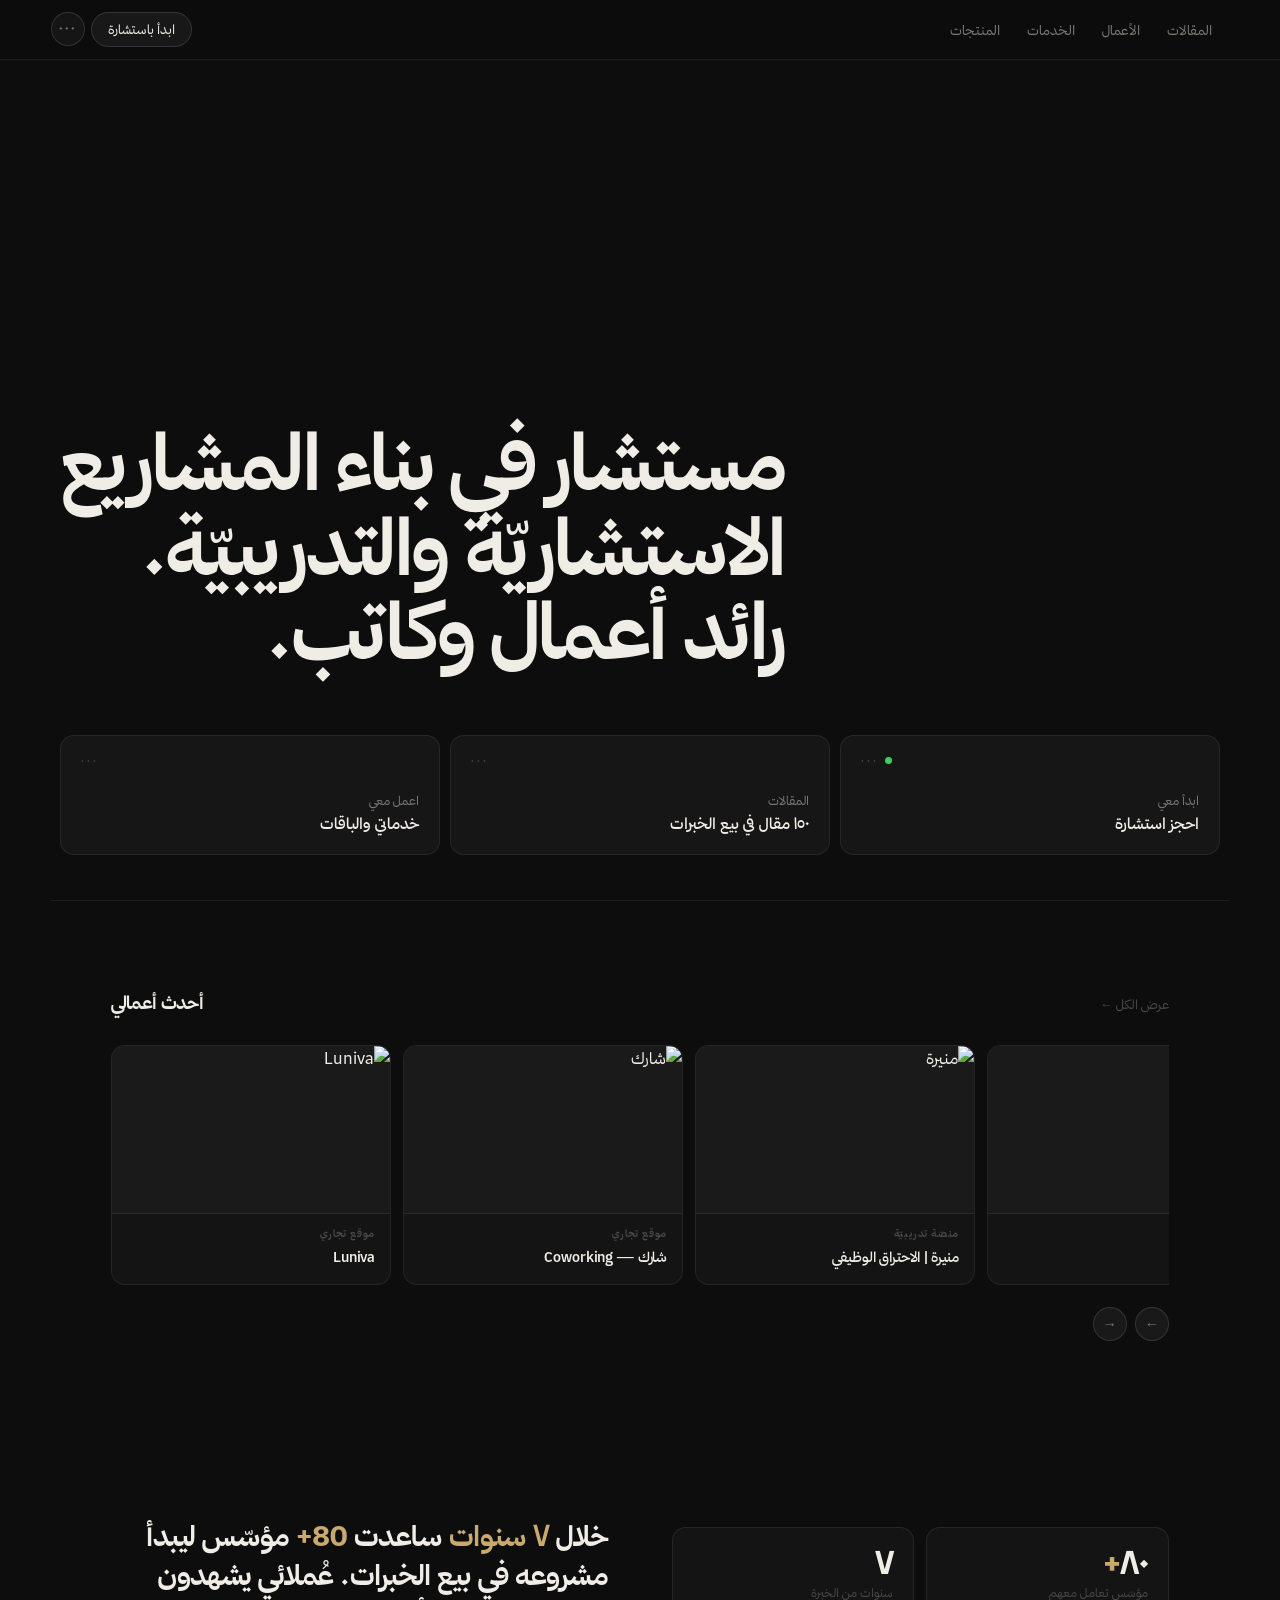
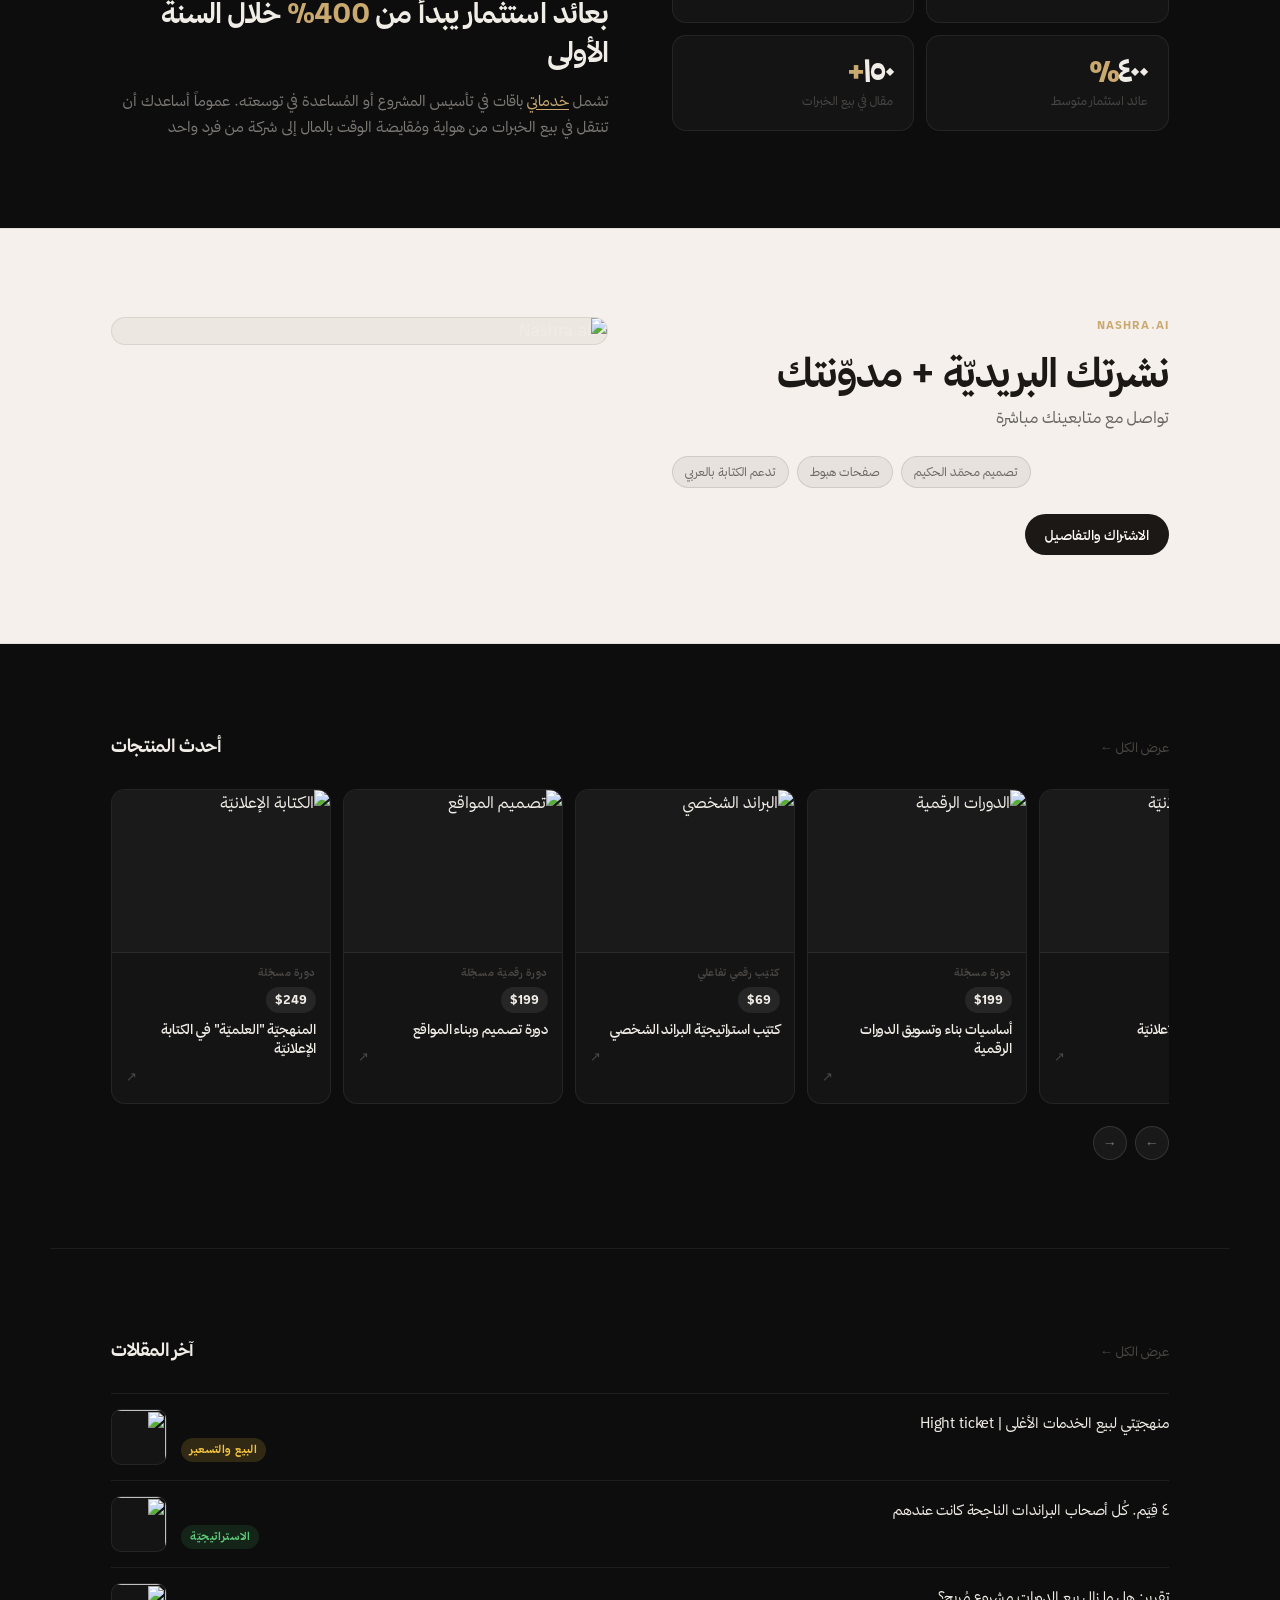
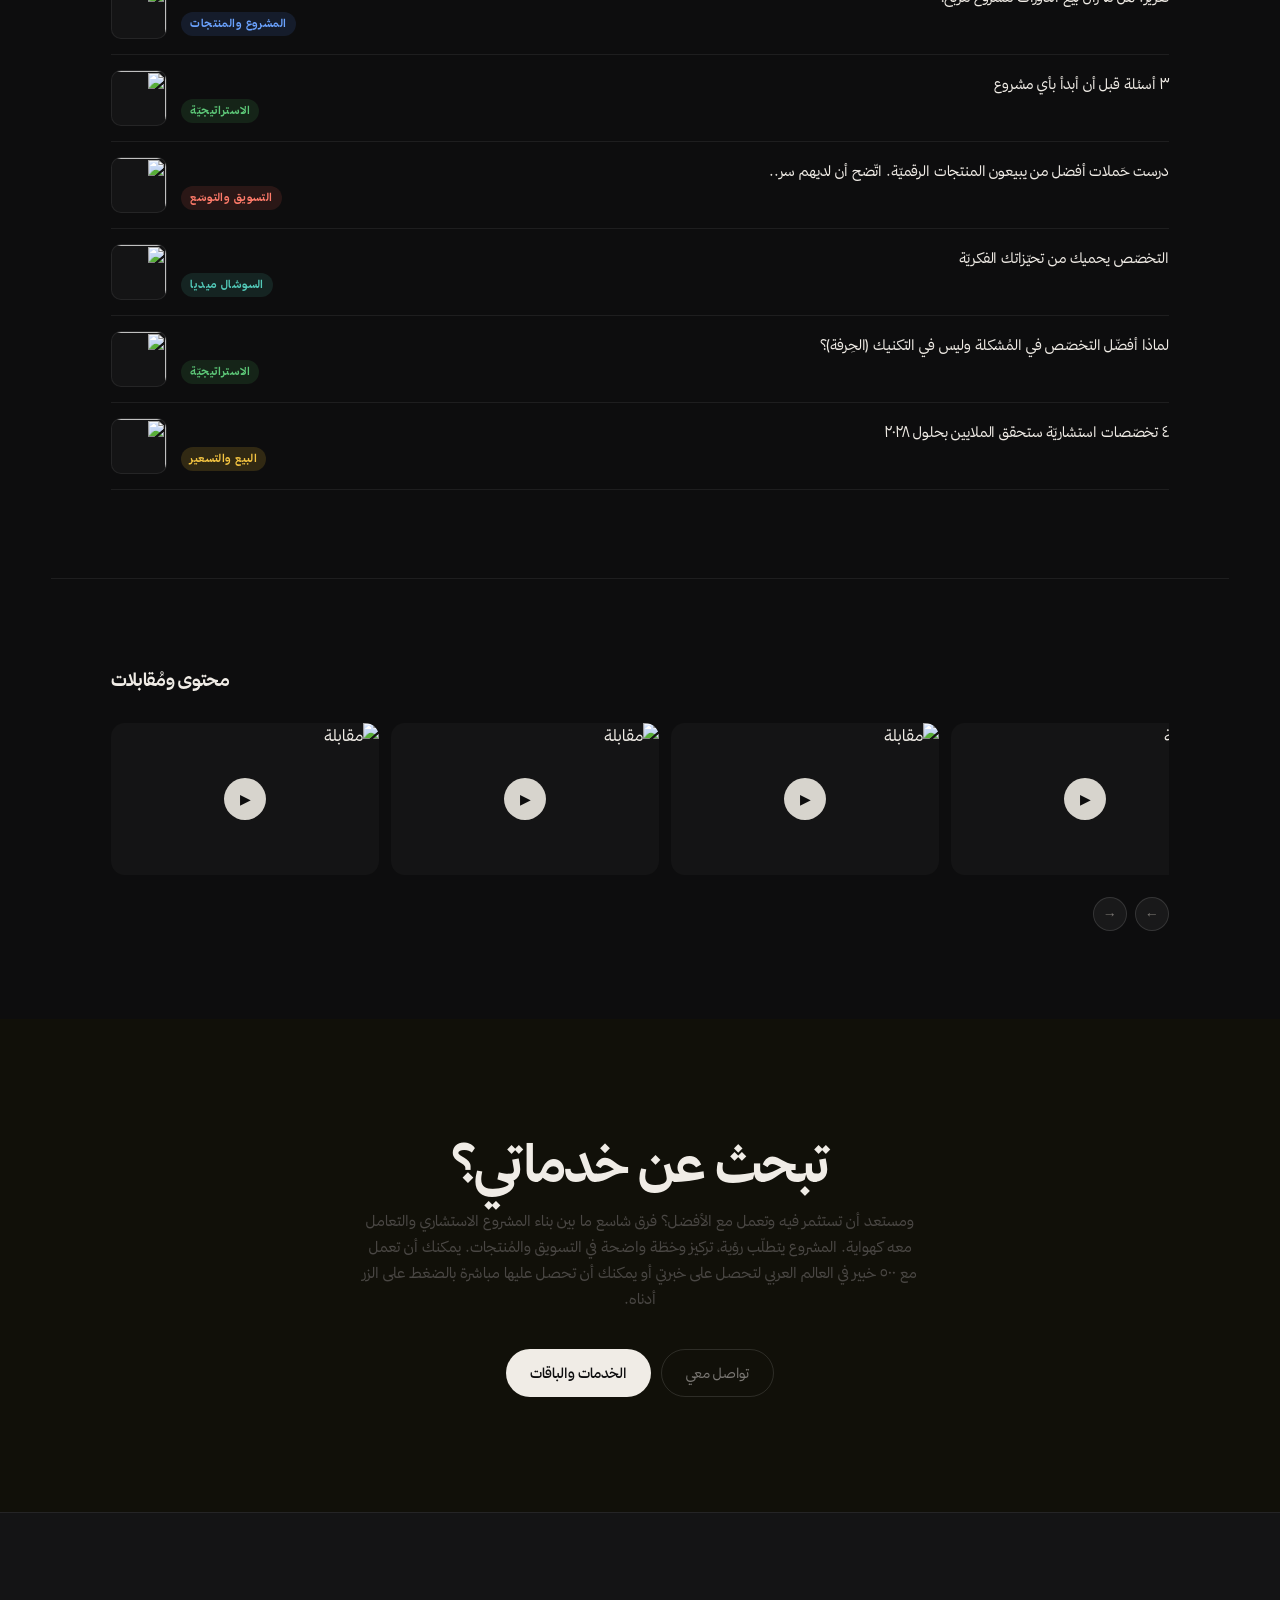
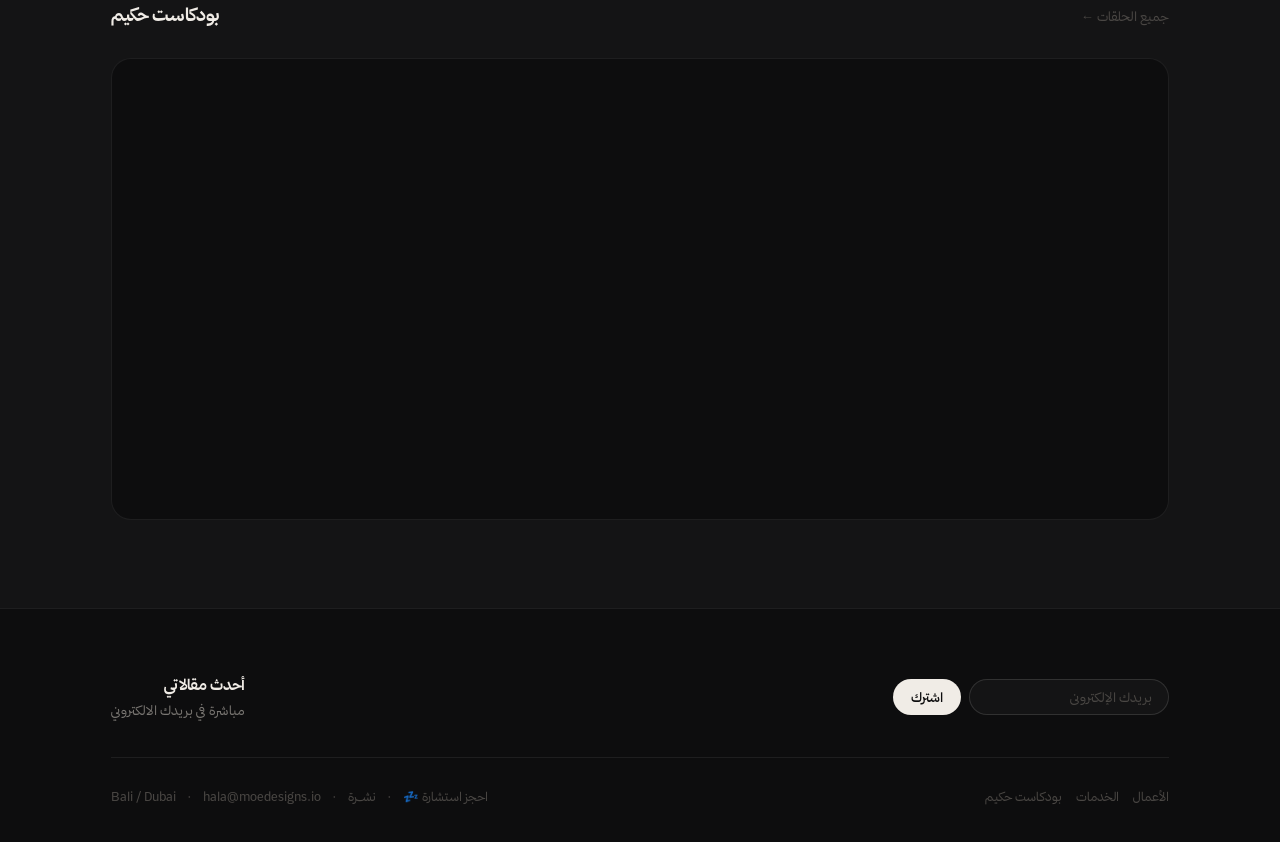
==== index.html @ e65f86ea "Add Thmanyah font, redesign nav with dropdown and hero with cards" ====
<!DOCTYPE html>
<html lang="ar" dir="rtl">
<head>
<meta charset="UTF-8">
<meta name="viewport" content="width=device-width, initial-scale=1.0">
<title>محمّد الحكيم - مستشار في بيع الخبرات</title>
<meta name="description" content="مستشار بزنس مُختص في المشاريع الاستشاريّة. دبي / الرياض / بالي">
<meta property="og:title" content="محمّد الحكيم - مستشار في بيع الخبرات">
<meta property="og:image" content="https://framerusercontent.com/images/SBPSA54o0hTFSchPx9AYP0hvK8.png">
<style>

/* ===== THMANYAH FONT ===== */
@font-face {
  font-family: 'ThmanyahSans';
  src: url('../fonts/thmanyahsans-Regular.woff2') format('woff2');
  font-weight: 400; font-style: normal; font-display: swap;
}
@font-face {
  font-family: 'ThmanyahSans';
  src: url('../fonts/thmanyahsans-Medium.woff2') format('woff2');
  font-weight: 500; font-style: normal; font-display: swap;
}
@font-face {
  font-family: 'ThmanyahSans';
  src: url('../fonts/thmanyahsans-Bold.woff2') format('woff2');
  font-weight: 600; font-style: normal; font-display: swap;
}
@font-face {
  font-family: 'ThmanyahSans';
  src: url('../fonts/thmanyahsans-Black.woff2') format('woff2');
  font-weight: 700; font-style: normal; font-display: swap;
}
@font-face {
  font-family: 'ThmanyahSans';
  src: url('../fonts/thmanyahsans-Light.woff2') format('woff2');
  font-weight: 300; font-style: normal; font-display: swap;
}

/* ===== DESIGN TOKENS ===== */
:root {
  /* Backgrounds */
  --bg:       #0d0d0e;
  --bg-2:     #141415;
  --bg-3:     #1a1a1b;
  --light:    #F5F0EB;
  --light-s:  #FDFCF9;

  /* Text */
  --t1:  #f0ece6;
  --t2:  #7a7773;
  --t3:  #4a4744;
  --lt1: #1B1815;
  --lt2: #6B6762;

  /* Accent */
  --gold:  #C9A96E;
  --gold2: rgba(201,169,110,.15);
  --green: #3ecf5c;

  /* Borders */
  --b1: rgba(255,255,255,.07);
  --b2: rgba(255,255,255,.12);
  --b3: rgba(255,255,255,.20);
  --lb1: rgba(27,24,21,.08);
  --lb2: rgba(27,24,21,.15);
  --lb3: rgba(27,24,21,.25);

  /* Radii */
  --r-sm:  10px;
  --r-md:  14px;
  --r-lg:  20px;
  --r-pill:999px;

  --max:   1160px;
  --nav-h: 60px;
  --f:     'ThmanyahSans', -apple-system, sans-serif;
  --ease:  cubic-bezier(.4,0,.2,1);
  --spring:cubic-bezier(.34,1.56,.64,1);
}

/* ===== RESET ===== */
*,*::before,*::after{box-sizing:border-box;margin:0;padding:0}
html{scroll-behavior:smooth;font-size:16px}
body{
  font-family:var(--f);
  background:var(--bg);
  color:var(--t1);
  direction:rtl;
  line-height:1.6;
  -webkit-font-smoothing:antialiased;
  overflow-x:hidden;
}
img{display:block;max-width:100%;height:auto}
a{text-decoration:none;color:inherit}
button{font-family:var(--f);cursor:pointer;border:none;background:none;color:inherit}
ul{list-style:none}

/* ===== LAYOUT ===== */
.wrap{max-width:var(--max);margin:0 auto;padding:0 clamp(20px,4vw,52px)}
.divider{height:.5px;background:var(--b1);margin:0 clamp(20px,4vw,52px)}

/* ===== NAV ===== */
.nav{
  position:sticky;top:0;z-index:200;
  height:var(--nav-h);
  display:flex;align-items:center;justify-content:space-between;
  padding:0 clamp(20px,4vw,52px);
  background:rgba(13,13,14,.90);
  backdrop-filter:blur(20px) saturate(1.6);
  -webkit-backdrop-filter:blur(20px) saturate(1.6);
  border-bottom:.5px solid var(--b1);
  transition:border-color .25s,box-shadow .25s;
}
.nav.raised{box-shadow:0 2px 32px rgba(0,0,0,.5);border-color:var(--b2)}

/* Logo (profile photo) — right side in RTL */
.logo{display:flex;align-items:center;gap:0;flex-shrink:0}
.logo-img{width:32px;height:32px;border-radius:50%;object-fit:cover;border:1.5px solid var(--b2);flex-shrink:0}

/* Nav links — center */
.nav-links{display:flex;align-items:center;gap:1px;flex-direction:row-reverse}
.nav-links a{font-size:13.5px;font-weight:400;color:var(--t2);padding:6px 13px;border-radius:var(--r-pill);transition:background .18s,color .18s}
.nav-links a:hover,.nav-links a.on{background:rgba(255,255,255,.07);color:var(--t1)}

/* Right group: logo + nav links */
.nav-right{display:flex;align-items:center;gap:4px}

/* Left group: three-dots + cta */
.nav-left{display:flex;align-items:center;gap:6px;position:relative}

/* CTA pill */
.nav-cta{font-size:13px;font-weight:400;color:var(--t1);border:.5px solid var(--b2);background:rgba(255,255,255,.05);padding:6px 16px;border-radius:var(--r-pill);transition:background .18s;white-space:nowrap}
.nav-cta:hover{background:rgba(255,255,255,.09)}

/* Three-dots button */
.nav-dots-btn{
  display:flex;align-items:center;justify-content:center;
  width:34px;height:34px;border-radius:var(--r-pill);
  border:.5px solid var(--b2);background:rgba(255,255,255,.04);
  color:var(--t2);font-size:18px;letter-spacing:2px;
  cursor:pointer;transition:background .18s,color .18s;
  font-family:var(--f);padding:0 0 3px 0;
}
.nav-dots-btn:hover,.nav-dots-btn.open{background:rgba(255,255,255,.09);color:var(--t1);border-color:var(--b3)}

/* Dropdown */
.nav-dropdown{
  display:none;position:absolute;
  top:calc(100% + 8px);left:0;
  min-width:200px;
  background:var(--bg-2);
  border:.5px solid var(--b2);
  border-radius:var(--r-md);
  padding:6px;
  box-shadow:0 8px 40px rgba(0,0,0,.5);
  z-index:300;
  animation:ddIn .15s var(--ease);
}
.nav-dropdown.open{display:block}
@keyframes ddIn{from{opacity:0;transform:translateY(-6px)}to{opacity:1;transform:none}}

.nav-dd-item{
  display:flex;align-items:center;justify-content:space-between;
  width:100%;padding:10px 12px;
  border-radius:var(--r-sm);
  font-size:14px;font-weight:400;color:var(--t1);
  cursor:pointer;transition:background .15s;
  text-align:right;direction:rtl;
  background:none;border:none;font-family:var(--f);
}
.nav-dd-item:hover{background:rgba(255,255,255,.07)}
.nav-dd-sep{height:.5px;background:var(--b1);margin:4px 0}
.nav-dd-moon{font-size:14px;color:var(--t3)}

/* Burger (mobile) */
.burger{display:none;flex-direction:column;gap:5px;padding:8px;border-radius:var(--r-sm);transition:background .18s;cursor:pointer;border:none;background:none}
.burger:hover{background:rgba(255,255,255,.07)}
.burger span{display:block;width:22px;height:1.5px;background:var(--t1);border-radius:2px;transition:transform .22s var(--ease),opacity .22s}
.drawer{display:none;position:fixed;inset:var(--nav-h) 0 0 0;background:var(--bg-2);z-index:199;padding:20px clamp(20px,4vw,52px);flex-direction:column;gap:2px;border-top:.5px solid var(--b1)}
.drawer.open{display:flex;animation:slideDown .2s var(--ease)}
.drawer a{font-size:17px;color:var(--t1);padding:14px 0;border-bottom:.5px solid var(--b1);transition:opacity .15s}
.drawer a:last-child{border-bottom:none}
.drawer a:hover{opacity:.6}
@keyframes slideDown{from{opacity:0;transform:translateY(-6px)}to{opacity:1;transform:none}}

/* ===== HERO ===== */
.hero{
  min-height:calc(100svh - var(--nav-h));
  display:flex;flex-direction:column;justify-content:flex-end;align-items:stretch;
  padding:clamp(60px,8vh,100px) 0 clamp(40px,5vh,64px);
  gap:clamp(48px,7vh,80px);
}
.hero-h1{
  font-size:clamp(38px,6.2vw,78px);
  font-weight:600;line-height:1.08;letter-spacing:-.03em;
  color:var(--t1);text-align:right;
  align-self:flex-end;max-width:860px;
}

/* Hero cards row */
.hero-cards{
  display:flex;gap:10px;
  flex-direction:row-reverse;
}
.hero-card{
  flex:1;
  display:flex;flex-direction:column;justify-content:space-between;
  padding:18px 20px 20px;
  background:rgba(255,255,255,.04);
  border:.5px solid var(--b1);
  border-radius:var(--r-md);
  min-height:120px;
  color:var(--t1);
  transition:background .2s,border-color .2s;
  cursor:pointer;
}
.hero-card:hover{background:rgba(255,255,255,.07);border-color:var(--b2)}
.hero-card-top{
  display:flex;align-items:center;gap:6px;
  justify-content:flex-end;
}
.hero-card-dots{
  font-size:13px;letter-spacing:3px;color:var(--t3);
  line-height:1;direction:ltr;
}
.hero-card-green{
  width:7px;height:7px;border-radius:50%;
  background:var(--green);flex-shrink:0;
  animation:dp 2.2s ease-in-out infinite;
}
.hero-card-body{
  display:flex;flex-direction:column;gap:3px;text-align:right;
}
.hero-card-label{font-size:12.5px;font-weight:400;color:var(--t2)}
.hero-card-title{font-size:15.5px;font-weight:500;color:var(--t1);line-height:1.35}

/* Buttons */
.btn{display:inline-flex;align-items:center;gap:8px;font-family:var(--f);white-space:nowrap;transition:all .2s var(--spring)}
.btn-dark{font-size:13.5px;font-weight:500;color:var(--bg);background:var(--t1);padding:10px 20px;border-radius:var(--r-pill);border:.5px solid transparent}
.btn-dark:hover{opacity:.86;transform:translateY(-1px)}
.btn-border{font-size:13.5px;font-weight:400;color:var(--t2);border:.5px solid var(--b3);padding:10px 20px;border-radius:var(--r-pill)}
.btn-border:hover{background:rgba(255,255,255,.06);color:var(--t1)}
.badge-dot-btn{font-size:12px;font-weight:400;color:var(--t3);border:.5px solid var(--b2);padding:7px 13px;border-radius:var(--r-pill)}
.badge-dot-btn:hover{border-color:var(--b3);color:var(--t2)}
.dot{width:6px;height:6px;border-radius:50%;background:var(--gold);flex-shrink:0;animation:dp 2.2s ease-in-out infinite}
@keyframes dp{0%,100%{opacity:1;transform:scale(1)}50%{opacity:.35;transform:scale(.7)}}

/* Light section buttons */
.btn-ink{font-size:13.5px;font-weight:500;color:var(--light-s);background:var(--lt1);padding:10px 20px;border-radius:var(--r-pill)}
.btn-ink:hover{opacity:.82;transform:translateY(-1px)}

/* ===== SECTION ===== */
.sec{padding:clamp(56px,7vw,88px) 0}
.sec-h{display:flex;align-items:baseline;justify-content:space-between;flex-direction:row-reverse;margin-bottom:28px}
.sec-title{font-size:18px;font-weight:600;letter-spacing:-.02em;color:var(--t1)}
.sec-more{font-size:13px;color:var(--t3);display:inline-flex;align-items:center;gap:4px;transition:color .15s}
.sec-more:hover{color:var(--t2)}

/* Light section header */
.sec-h.light .sec-title{color:var(--lt1)}
.sec-h.light .sec-more{color:var(--lt2)}

/* ===== CAROUSEL ===== */
.c-wrap{overflow:hidden}
.c-row{
  display:flex;gap:12px;
  overflow-x:auto;scroll-snap-type:x mandatory;
  scrollbar-width:none;-ms-overflow-style:none;
  flex-direction:row-reverse;padding-bottom:4px;
}
.c-row::-webkit-scrollbar{display:none}
.c-nav{display:flex;gap:8px;margin-top:18px}
.c-btn{
  width:34px;height:34px;border-radius:50%;
  border:.5px solid var(--b2);background:rgba(255,255,255,.05);
  color:var(--t2);font-size:14px;
  display:flex;align-items:center;justify-content:center;
  cursor:pointer;transition:all .18s;
}
.c-btn:hover{background:var(--t1);color:var(--bg);border-color:var(--t1)}
.c-btn.dark-bg{border-color:var(--lb2);background:rgba(27,24,21,.06);color:var(--lt2)}
.c-btn.dark-bg:hover{background:var(--lt1);color:var(--light-s);border-color:var(--lt1)}

/* ===== WORK CARDS ===== */
.work-card{
  flex:0 0 280px;scroll-snap-align:end;
  display:block;
  background:var(--bg-2);border:.5px solid var(--b1);border-radius:var(--r-md);
  overflow:hidden;color:var(--t1);
  transition:transform .22s var(--spring),box-shadow .22s,border-color .22s;
}
.work-card:hover{transform:translateY(-3px);box-shadow:0 10px 40px rgba(0,0,0,.4);border-color:var(--b2)}
.work-card-img{
  width:100%;height:168px;object-fit:cover;display:block;
  background:var(--bg-3);border-bottom:.5px solid var(--b1);
  transition:opacity .2s;
}
.work-card:hover .work-card-img{opacity:.85}
.work-card-body{padding:12px 15px 15px}
.work-card-type{font-size:10px;font-weight:600;text-transform:uppercase;letter-spacing:.08em;color:var(--t3);margin-bottom:4px}
.work-card-name{font-size:14px;font-weight:500;letter-spacing:-.01em;color:var(--t1)}

/* ===== ABOUT STATS ===== */
.about-band{background:var(--bg);padding:clamp(56px,7vw,88px) 0}
.about-grid{display:grid;grid-template-columns:1fr 1fr;gap:clamp(32px,5vw,72px);align-items:center}
.stats-side{display:flex;flex-direction:column;gap:12px}
.stats-grid{display:grid;grid-template-columns:1fr 1fr;gap:12px}
.stat-card{
  background:var(--bg-2);border:.5px solid var(--b1);
  border-radius:var(--r-md);padding:20px;
  transition:border-color .2s;
}
.stat-card:hover{border-color:var(--b2)}
.stat-n{font-size:30px;font-weight:700;letter-spacing:-.04em;line-height:1;color:var(--t1);margin-bottom:5px}
.stat-n em{color:var(--gold);font-style:normal}
.stat-l{font-size:12px;color:var(--t3);font-weight:400}
.about-photo-wrap{
  border-radius:var(--r-md);overflow:hidden;
  border:.5px solid var(--b1);aspect-ratio:4/2;
  background:var(--bg-2);
}
.about-photo-wrap img{width:100%;height:100%;object-fit:cover}
.about-text h2{
  font-size:clamp(18px,2.5vw,28px);font-weight:600;
  line-height:1.38;letter-spacing:-.02em;
  color:var(--t1);margin-bottom:16px;
}
.about-text h2 em{color:var(--gold);font-style:normal}
.about-text p{font-size:15px;line-height:1.75;color:var(--t2)}
.about-text p a{color:var(--gold);text-decoration:underline;text-underline-offset:3px}

/* ===== NASHRA (LIGHT SECTION) ===== */
.nashra-band{
  background:var(--light);
  border-top:.5px solid rgba(27,24,21,.08);
  border-bottom:.5px solid rgba(27,24,21,.08);
  padding:clamp(56px,7vw,88px) 0;
}
.nashra-grid{display:grid;grid-template-columns:1fr 1fr;gap:clamp(32px,5vw,72px);align-items:start}
.nashra-eyebrow{font-size:11px;font-weight:600;text-transform:uppercase;letter-spacing:.1em;color:var(--gold);margin-bottom:14px}
.nashra-title{font-size:clamp(24px,3.5vw,40px);font-weight:600;letter-spacing:-.025em;line-height:1.15;color:var(--lt1);margin-bottom:10px}
.nashra-sub{font-size:16px;color:var(--lt2);margin-bottom:26px}
.tags{display:flex;gap:8px;flex-wrap:wrap;flex-direction:row-reverse;margin-bottom:26px}
.tag{
  font-size:12px;color:var(--lt2);
  background:rgba(27,24,21,.06);
  border:.5px solid rgba(27,24,21,.12);
  padding:5px 12px;border-radius:var(--r-pill);
}
.nashra-imgs{display:flex;flex-direction:column;gap:10px}
.nashra-img-card{
  border-radius:var(--r-md);overflow:hidden;
  border:.5px solid rgba(27,24,21,.09);
  background:rgba(27,24,21,.04);
}
.nashra-img-card img{width:100%;height:auto;display:block}

/* ===== PRODUCTS ===== */
.prod-card{
  flex:0 0 220px;scroll-snap-align:end;
  background:var(--bg-2);border:.5px solid var(--b1);border-radius:var(--r-md);
  overflow:hidden;color:var(--t1);
  display:block;
  transition:transform .22s var(--spring),box-shadow .22s,border-color .22s;
}
.prod-card:hover{transform:translateY(-2px);box-shadow:0 8px 28px rgba(0,0,0,.35);border-color:var(--b2)}
.prod-cover{
  width:100%;aspect-ratio:4/3;object-fit:cover;
  display:block;background:var(--bg-3);
  border-bottom:.5px solid var(--b1);
  transition:opacity .2s;
}
.prod-card:hover .prod-cover{opacity:.8}
.prod-body{padding:12px 14px 16px;display:flex;flex-direction:column;gap:6px}
.prod-type{font-size:10px;font-weight:600;text-transform:uppercase;letter-spacing:.07em;color:var(--t3)}
.prod-price{
  font-size:12px;font-weight:600;color:var(--t1);
  background:rgba(255,255,255,.08);border-radius:var(--r-pill);
  padding:3px 9px;direction:ltr;display:inline-block;align-self:flex-start;
}
.prod-name{font-size:13.5px;font-weight:500;line-height:1.45;letter-spacing:-.01em}
.prod-arrow{font-size:13px;color:var(--t3);direction:ltr;margin-top:2px}

/* ===== BLOG (with thumbnails) ===== */
.blog-item{
  display:flex;align-items:center;
  justify-content:space-between;flex-direction:row-reverse;
  padding:15px 0;border-bottom:.5px solid var(--b1);
  gap:14px;
  transition:opacity .18s;cursor:default;
}
.blog-item:first-child{border-top:.5px solid var(--b1)}
.blog-item:hover{opacity:.6}
.blog-thumb{
  width:56px;height:56px;border-radius:var(--r-sm);
  object-fit:cover;flex-shrink:0;
  background:var(--bg-2);border:.5px solid var(--b1);
}
.blog-meta{flex:1;display:flex;flex-direction:column;gap:5px;text-align:right}
.blog-name{font-size:14.5px;font-weight:400;line-height:1.45;color:var(--t1);letter-spacing:-.01em}
.blog-cat{
  display:inline-flex;align-self:flex-end;
  font-size:11px;font-weight:600;letter-spacing:.04em;
  padding:3px 9px;border-radius:var(--r-pill);
}
.blog-cat.yellow{background:rgba(255,200,50,.15);color:#F5C542}
.blog-cat.green{background:rgba(80,200,100,.12);color:#5DC878}
.blog-cat.blue{background:rgba(80,140,255,.12);color:#6BA3FF}
.blog-cat.red{background:rgba(255,100,80,.12);color:#FF7B6A}
.blog-cat.teal{background:rgba(80,200,180,.12);color:#52C9B8}

/* ===== MEDIA ===== */
.media-card{
  flex:0 0 268px;scroll-snap-align:end;
  border-radius:var(--r-md);overflow:hidden;
  background:var(--bg-2);cursor:pointer;position:relative;
  transition:transform .22s var(--spring),box-shadow .22s;
}
.media-card:hover{transform:translateY(-3px);box-shadow:0 12px 44px rgba(0,0,0,.5)}
.media-card img{width:100%;height:152px;object-fit:cover;display:block;transition:opacity .22s}
.media-card:hover img{opacity:.7}
.media-overlay{position:absolute;inset:0;display:flex;align-items:center;justify-content:center;pointer-events:none}
.play-btn{
  width:42px;height:42px;border-radius:50%;
  background:rgba(237,233,226,.9);
  display:flex;align-items:center;justify-content:center;
  font-size:14px;color:var(--bg);direction:ltr;
  transition:transform .2s var(--spring);
}
.media-card:hover .play-btn{transform:scale(1.12)}

/* ===== CTA DARK BAND ===== */
.cta-band{background:#111009;padding:clamp(72px,9vw,120px) 0;text-align:center}
.cta-band h2{font-size:clamp(26px,4.5vw,52px);font-weight:600;letter-spacing:-.03em;line-height:1.1;color:var(--t1);margin-bottom:16px}
.cta-band p{font-size:15px;color:var(--t3);max-width:560px;margin:0 auto 36px;line-height:1.75}
.cta-acts{display:flex;gap:10px;justify-content:center;flex-direction:row-reverse;flex-wrap:wrap}
.btn-cream{display:inline-flex;align-items:center;font-family:var(--f);font-size:14px;font-weight:500;color:var(--bg);background:var(--t1);padding:12px 24px;border-radius:var(--r-pill);transition:background .18s,transform .2s var(--spring)}
.btn-cream:hover{background:#d8d3ca;transform:translateY(-1px)}
.btn-ghost{display:inline-flex;align-items:center;font-family:var(--f);font-size:14px;font-weight:400;color:var(--t2);background:transparent;border:.5px solid var(--b2);padding:12px 24px;border-radius:var(--r-pill);transition:border-color .18s,color .18s}
.btn-ghost:hover{border-color:var(--b3);color:var(--t1)}

/* ===== PODCAST ===== */
.podcast-sec{background:var(--bg-2);border-top:.5px solid var(--b1)}
.podcast-frame{border-radius:var(--r-lg);overflow:hidden;border:.5px solid var(--b1);background:var(--bg)}
.podcast-frame iframe{width:100%;height:460px;display:block;border:none}

/* ===== FOOTER ===== */
.footer{background:var(--bg);border-top:.5px solid var(--b1);padding:clamp(44px,5vw,64px) 0 36px}
.footer-nl{
  display:flex;align-items:center;justify-content:space-between;flex-direction:row-reverse;
  padding-bottom:36px;border-bottom:.5px solid var(--b1);
  gap:28px;flex-wrap:wrap;
}
.footer-nl-lbl h3{font-size:15px;font-weight:600;letter-spacing:-.02em;color:var(--t1);margin-bottom:3px}
.footer-nl-lbl p{font-size:13px;color:var(--t2)}
.footer-form{display:flex;gap:8px;flex-wrap:wrap}
.nl-in{
  font-family:var(--f);font-size:13px;
  background:var(--bg-2);border:.5px solid var(--b2);
  border-radius:var(--r-pill);padding:9px 16px;
  color:var(--t1);direction:rtl;outline:none;width:200px;
  transition:border-color .18s;
}
.nl-in::placeholder{color:var(--t3)}
.nl-in:focus{border-color:var(--b3)}
.nl-btn{
  font-family:var(--f);font-size:13px;font-weight:500;
  color:var(--bg);background:var(--t1);
  padding:9px 18px;border-radius:var(--r-pill);
  transition:opacity .18s;cursor:pointer;border:none;white-space:nowrap;
}
.nl-btn:hover{opacity:.82}
.footer-bot{
  display:flex;align-items:center;justify-content:space-between;flex-direction:row-reverse;
  padding-top:28px;gap:14px;flex-wrap:wrap;
}
.footer-info{display:flex;align-items:center;gap:12px;flex-direction:row-reverse;flex-wrap:wrap}
.footer-info a,.footer-info span{font-size:12.5px;color:var(--t3);transition:color .15s}
.footer-info a:hover{color:var(--t2)}
.f-sep{color:var(--b2);font-size:10px}
.footer-nav{display:flex;gap:14px;flex-direction:row-reverse}
.footer-nav a{font-size:12.5px;color:var(--t3);transition:color .15s}
.footer-nav a:hover{color:var(--t2)}

/* ===== REVEAL ANIMATION ===== */
.rv{opacity:0;transform:translateY(14px);transition:opacity .55s var(--ease),transform .55s var(--ease)}
.rv.in{opacity:1;transform:none}
.rv[data-d="1"]{transition-delay:.07s}
.rv[data-d="2"]{transition-delay:.14s}
.rv[data-d="3"]{transition-delay:.21s}

/* ===== RESPONSIVE ===== */
@media(max-width:900px){
  .nav-links{display:none}
  .burger{display:flex}
  .about-grid,.nashra-grid{grid-template-columns:1fr;gap:clamp(28px,5vw,48px)}
  .sec{padding:clamp(44px,6vw,64px) 0}
  .about-band,.nashra-band,.cta-band{padding:clamp(48px,6vw,72px) 0}
  .hero-cards{flex-direction:column}
  .hero-card{min-height:96px}
}
@media(max-width:600px){
  :root{--nav-h:54px}
  .hero-h1{font-size:clamp(34px,9vw,50px)}
  .cta-acts{flex-direction:column;align-items:stretch}
  .footer-nl{flex-direction:column-reverse;align-items:flex-end}
  .footer-bot{flex-direction:column;align-items:flex-end}
  .nl-in{width:100%}
  .footer-form{width:100%}
}
</style>
</head>
<body>

<!-- NAV -->
<nav class="nav" id="nav">
  <!-- Right: logo + links -->
  <div class="nav-right">
    <a href="index.html" class="logo">
      <img class="logo-img" src="https://framerusercontent.com/images/fmCiwpNI9nf4g9pRrc2EQRv0HFc.png" alt="محمّد العربي" onerror="this.style.display='none'">
    </a>
    <ul class="nav-links">
      <li><a href="products.html">المنتجات</a></li>
      <li><a href="services.html">الخدمات</a></li>
      <li><a href="works.html">الأعمال</a></li>
      <li><a href="blog.html">المقالات</a></li>
    </ul>
  </div>

  <!-- Left: three-dots + CTA -->
  <div class="nav-left">
    <a href="consulting.html" class="nav-cta">ابدأ باستشارة</a>
    <div style="position:relative">
      <button class="nav-dots-btn" id="dotsBtn" aria-label="المزيد" aria-expanded="false">···</button>
      <div class="nav-dropdown" id="navDropdown">
        <a href="#" class="nav-dd-item">مصادر مجّانيّة</a>
        <a href="#" class="nav-dd-item">البودكاست</a>
        <a href="#" class="nav-dd-item">التواصل</a>
        <div class="nav-dd-sep"></div>
        <button class="nav-dd-item" id="darkModeBtn">
          <span>الوضع الليّلي</span>
          <span class="nav-dd-moon">☽</span>
        </button>
      </div>
    </div>
    <button class="burger" id="burger" aria-label="القائمة" aria-expanded="false">
      <span></span><span></span><span></span>
    </button>
  </div>
</nav>
<div class="drawer" id="drawer">
  <a href="consulting.html">ابدأ باستشارة</a>
  <a href="blog.html">المقالات</a>
  <a href="works.html">الأعمال</a>
  <a href="services.html">الخدمات</a>
  <a href="products.html">المنتجات</a>
  <a href="#">مصادر مجّانيّة</a>
  <a href="#">البودكاست</a>
</div>

<!-- HERO -->
<section>
  <div class="wrap hero">
    <h1 class="hero-h1 rv">
      مستشار في بناء المشاريع<br>
      الاستشاريّة والتدريبيّة.<br>
      رائد أعمال وكاتب.
    </h1>
    <div class="hero-cards rv" data-d="1">
      <a href="services.html" class="hero-card">
        <div class="hero-card-top">
          <span class="hero-card-dots">···</span>
        </div>
        <div class="hero-card-body">
          <span class="hero-card-label">اعمل معي</span>
          <span class="hero-card-title">خدماتي والباقات</span>
        </div>
      </a>
      <a href="blog.html" class="hero-card">
        <div class="hero-card-top">
          <span class="hero-card-dots">···</span>
        </div>
        <div class="hero-card-body">
          <span class="hero-card-label">المقالات</span>
          <span class="hero-card-title">١٥٠ مقال في بيع الخبرات</span>
        </div>
      </a>
      <a href="consulting.html" class="hero-card">
        <div class="hero-card-top">
          <span class="hero-card-green"></span>
          <span class="hero-card-dots">···</span>
        </div>
        <div class="hero-card-body">
          <span class="hero-card-label">ابدأ معي</span>
          <span class="hero-card-title">احجز استشارة</span>
        </div>
      </a>
    </div>
  </div>
</section>

<div class="divider"></div>

<!-- WORKS -->
<section class="sec">
  <div class="wrap">
    <div class="sec-h rv">
      <h2 class="sec-title">أحدث أعمالي</h2>
      <a href="works.html" class="sec-more">عرض الكل ←</a>
    </div>
    <div class="c-wrap rv" data-d="1">
      <div class="c-row" id="wT">
        <a href="https://luniva.one" target="_blank" class="work-card"><img class="work-card-img" src="https://framerusercontent.com/images/POsOdKKsuf4DwZJtGHtqEs5feGA.png?width=560" alt="Luniva" loading="lazy"><div class="work-card-body"><div class="work-card-type">موقع تجاري</div><div class="work-card-name">Luniva</div></div></a>
        <a href="https://sharik.com.sa" target="_blank" class="work-card"><img class="work-card-img" src="https://framerusercontent.com/images/G8WizqdxAijGKTt9UTc0HVY.png?width=560" alt="شارك" loading="lazy"><div class="work-card-body"><div class="work-card-type">موقع تجاري</div><div class="work-card-name">شارك — Coworking</div></div></a>
        <a href="https://muneeramenekher.qa" target="_blank" class="work-card"><img class="work-card-img" src="https://framerusercontent.com/images/raYQ3RoMpdkLKJNB2Rjcfs2zaAQ.png?width=560" alt="منيرة" loading="lazy"><div class="work-card-body"><div class="work-card-type">منصّة تدريبيّة</div><div class="work-card-name">منيرة | الاحتراق الوظيفي</div></div></a>
        <a href="https://thraplatform.com" target="_blank" class="work-card"><img class="work-card-img" src="https://framerusercontent.com/images/llJvXZ00MzBuL1yrBhyZUv7HPs.png?width=560" alt="ثرى" loading="lazy"><div class="work-card-body"><div class="work-card-type">موقع تجاري</div><div class="work-card-name">ثرى للعقار</div></div></a>
        <a href="https://withhamad.com" target="_blank" class="work-card"><img class="work-card-img" src="https://framerusercontent.com/images/cRTR2fID2Y39XSB73OjLjud0s.png?width=560" alt="حمد" loading="lazy"><div class="work-card-body"><div class="work-card-type">منصّة تدريبيّة</div><div class="work-card-name">حمد راشد الشامسي</div></div></a>
        <a href="https://cxhub.sa" target="_blank" class="work-card"><img class="work-card-img" src="https://framerusercontent.com/images/ZsTFZe70Kup1Hf2hSPNa3Idzms.png?width=560" alt="CX Hub" loading="lazy"><div class="work-card-body"><div class="work-card-type">موقع تجاري</div><div class="work-card-name">CX Hub Saudi</div></div></a>
        <a href="https://www.treehaus.studio/" target="_blank" class="work-card"><img class="work-card-img" src="https://framerusercontent.com/images/3Gws4oYlKVizxlOuV0DLTjyvk18.png?width=560" alt="Treehaus" loading="lazy"><div class="work-card-body"><div class="work-card-type">موقع تجاري</div><div class="work-card-name">Treehaus</div></div></a>
        <a href="https://www.elephantor.co" target="_blank" class="work-card"><img class="work-card-img" src="https://framerusercontent.com/images/qqO1x0mVfa5qdjZqffoph4FW0E.png?width=560" alt="elephantor" loading="lazy"><div class="work-card-body"><div class="work-card-type">موقع تجاري</div><div class="work-card-name">elephantor</div></div></a>
        <a href="http://sallyalshawwa.com/" target="_blank" class="work-card"><img class="work-card-img" src="https://framerusercontent.com/images/HKZdoGNdedDFpy7Z0uH51HX6FLA.png?width=560" alt="سالي الشوا" loading="lazy"><div class="work-card-body"><div class="work-card-type">منصّة تدريبيّة</div><div class="work-card-name">سالي الشوا</div></div></a>
        <a href="https://saraalhumaidan.com" target="_blank" class="work-card"><img class="work-card-img" src="https://framerusercontent.com/images/YTYtzP1Z9qaT9rJMv9HMrWIwgk.png?width=560" alt="سارة الحميدان" loading="lazy"><div class="work-card-body"><div class="work-card-type">منصّة تدريبيّة</div><div class="work-card-name">سارة الحميدان | مستشار ريادة أعمال</div></div></a>
        <a href="https://hodoor.space" target="_blank" class="work-card"><img class="work-card-img" src="https://framerusercontent.com/images/8RZeiyMgLx4GZSOIyQ7AFt8UJ0.png?width=560" alt="حضور" loading="lazy"><div class="work-card-body"><div class="work-card-type">منصّة تدريبيّة</div><div class="work-card-name">أكاديميّة حضور</div></div></a>
        <a href="https://marammokhtar.com" target="_blank" class="work-card"><img class="work-card-img" src="https://framerusercontent.com/images/Ov1BoZcF17fNtl6NUYv0ESL9bZk.png?width=560" alt="مرام" loading="lazy"><div class="work-card-body"><div class="work-card-type">موقع تجاري</div><div class="work-card-name">ستوديو مرام مختار</div></div></a>
      </div>
    </div>
    <div class="c-nav rv" data-d="2">
      <button class="c-btn" onclick="sc('wT',-1)">←</button>
      <button class="c-btn" onclick="sc('wT',1)">→</button>
    </div>
  </div>
</section>

<div class="divider"></div>

<!-- ABOUT -->
<div class="about-band">
  <div class="wrap">
    <div class="about-grid">
      <div class="stats-side">
        <div class="stats-grid">
          <div class="stat-card rv"><div class="stat-n">٨٠<em>+</em></div><div class="stat-l">مؤسّس تعامل معهم</div></div>
          <div class="stat-card rv" data-d="1"><div class="stat-n">٧</div><div class="stat-l">سنوات من الخبرة</div></div>
          <div class="stat-card rv" data-d="2"><div class="stat-n">٤٠٠<em>%</em></div><div class="stat-l">عائد استثمار متوسط</div></div>
          <div class="stat-card rv" data-d="3"><div class="stat-n">١٥٠<em>+</em></div><div class="stat-l">مقال في بيع الخبرات</div></div>
        </div>
        <div class="about-photo-wrap rv" data-d="1">
          <img src="https://framerusercontent.com/images/7JWcbeOTCwpmSWy6zzAYDfGzBo.png" alt="محمّد الحكيم" loading="lazy" onerror="this.closest('.about-photo-wrap').style.display='none'">
        </div>
      </div>
      <div class="about-text rv" data-d="1">
        <h2>خلال <em>٧ سنوات</em> ساعدت <em>80+</em> مؤسّس ليبدأ مشروعه في بيع الخبرات. عُملائي يشهدون بعائد استثمار يبدأ من <em>400%</em> خلال السنة الأولى</h2>
        <p>تشمل <a href="services.html">خدماتي</a> باقات في تأسيس المشروع أو المُساعدة في توسعته. عموماً أساعدك أن تنتقل في بيع الخبرات من هواية ومُقايضة الوقت بالمال إلى شركة من فرد واحد</p>
      </div>
    </div>
  </div>
</div>

<!-- NASHRA — LIGHT SECTION -->
<div class="nashra-band">
  <div class="wrap">
    <div class="nashra-grid">
      <div class="rv">
        <p class="nashra-eyebrow">Nashra.ai</p>
        <h2 class="nashra-title">نشرتك البريديّة + مدوّنتك</h2>
        <p class="nashra-sub">تواصل مع متابعينك مباشرة</p>
        <div class="tags">
          <a href="https://nashra.ai" target="_blank" class="tag">تدعم الكتابة بالعربي</a>
          <a href="https://nashra.ai" target="_blank" class="tag">صفحات هبوط</a>
          <a href="https://nashra.ai" target="_blank" class="tag">تصميم محمّد الحكيم</a>
        </div>
        <a href="https://nashra.ai" target="_blank" class="btn btn-ink">الاشتراك والتفاصيل</a>
      </div>
      <div class="nashra-imgs rv" data-d="1">
        <div class="nashra-img-card"><img src="https://framerusercontent.com/images/cXjJD89XQCvYJDlwpKGZVZGNuvA.png?width=900" alt="Nashra.ai" loading="lazy"></div>
        <div class="nashra-img-card"><img src="https://framerusercontent.com/images/YAkbCx8VqnFYDk81TcPC8LvCPaY.png?width=900" alt="Nashra.ai" loading="lazy" onerror="this.closest('.nashra-img-card').style.display='none'"></div>
        <div class="nashra-img-card"><img src="https://framerusercontent.com/images/WTdJ42TAS2EXTCiaYa4WOYVYsis.png?width=900" alt="Nashra.ai" loading="lazy" onerror="this.closest('.nashra-img-card').style.display='none'"></div>
      </div>
    </div>
  </div>
</div>

<!-- PRODUCTS -->
<section class="sec">
  <div class="wrap">
    <div class="sec-h rv"><h2 class="sec-title">أحدث المنتجات</h2><a href="products.html" class="sec-more">عرض الكل ←</a></div>
    <div class="c-wrap">
      <div class="c-row" id="pT">
        <a href="https://theprocess.ae/step/sales-landing-2/" target="_blank" class="prod-card rv">
          <img class="prod-cover" src="https://framerusercontent.com/images/SBPSA54o0hTFSchPx9AYP0hvK8.png" alt="الكتابة الإعلانيّة" loading="lazy">
          <div class="prod-body"><div class="prod-type">دورة مسجّلة</div><div class="prod-price">$249</div><div class="prod-name">المنهجيّة "العلميّة" في الكتابة الإعلانيّة</div><div class="prod-arrow">↗</div></div>
        </a>
        <a href="https://theprocess.ae/courses/web-design-in-2024/" target="_blank" class="prod-card rv" data-d="1">
          <img class="prod-cover" src="https://framerusercontent.com/images/SBPSA54o0hTFSchPx9AYP0hvK8.png" alt="تصميم المواقع" loading="lazy">
          <div class="prod-body"><div class="prod-type">دورة رقميّة مسجّلة</div><div class="prod-price">$199</div><div class="prod-name">دورة تصميم وبناء المواقع</div><div class="prod-arrow">↗</div></div>
        </a>
        <a href="products.html" class="prod-card rv" data-d="2">
          <img class="prod-cover" src="https://framerusercontent.com/images/SBPSA54o0hTFSchPx9AYP0hvK8.png" alt="البراند الشخصي" loading="lazy">
          <div class="prod-body"><div class="prod-type">كتيّب رقمي تفاعلي</div><div class="prod-price">$69</div><div class="prod-name">كتيّب استراتيجيّة البراند الشخصي</div><div class="prod-arrow">↗</div></div>
        </a>
        <a href="https://theprocess.ae/courses/creating-courses/" target="_blank" class="prod-card rv" data-d="3">
          <img class="prod-cover" src="https://framerusercontent.com/images/SBPSA54o0hTFSchPx9AYP0hvK8.png" alt="الدورات الرقمية" loading="lazy">
          <div class="prod-body"><div class="prod-type">دورة مسجّلة</div><div class="prod-price">$199</div><div class="prod-name">أساسيات بناء وتسويق الدورات الرقمية</div><div class="prod-arrow">↗</div></div>
        </a>
        <a href="https://theprocess.ae/courses/copywriting-course/" target="_blank" class="prod-card rv">
          <img class="prod-cover" src="https://framerusercontent.com/images/SBPSA54o0hTFSchPx9AYP0hvK8.png" alt="الكتابة الإعلانيّة" loading="lazy">
          <div class="prod-body"><div class="prod-type">ورشة مسجّلة</div><div class="prod-price">$35</div><div class="prod-name">ورشة الكتابة الإعلانيّة</div><div class="prod-arrow">↗</div></div>
        </a>
      </div>
    </div>
    <div class="c-nav rv"><button class="c-btn" onclick="sc('pT',-1)">←</button><button class="c-btn" onclick="sc('pT',1)">→</button></div>
  </div>
</section>

<div class="divider"></div>

<!-- BLOG — with thumbnails -->
<section class="sec">
  <div class="wrap">
    <div class="sec-h rv"><h2 class="sec-title">آخر المقالات</h2><a href="blog.html" class="sec-more">عرض الكل ←</a></div>
    <div class="rv" data-d="1">
      <a href="https://moedesigns.io/blog/selling-high-ticket" target="_blank" class="blog-item">
        <img class="blog-thumb" src="https://framerusercontent.com/images/SBPSA54o0hTFSchPx9AYP0hvK8.png" alt="" loading="lazy">
        <div class="blog-meta"><div class="blog-name">منهجيّتي لبيع الخدمات الأغلى | Hight ticket</div><span class="blog-cat yellow">البيع والتسعير</span></div>
      </a>
      <a href="https://moedesigns.io/blog/4-branding-values" target="_blank" class="blog-item">
        <img class="blog-thumb" src="https://framerusercontent.com/images/SBPSA54o0hTFSchPx9AYP0hvK8.png" alt="" loading="lazy">
        <div class="blog-meta"><div class="blog-name">٤ قِيَم. كُل أصحاب البراندات الناجحة كانت عندهم</div><span class="blog-cat green">الاستراتيجيّة</span></div>
      </a>
      <a href="https://moedesigns.io/blog/report-elearning-trends" target="_blank" class="blog-item">
        <img class="blog-thumb" src="https://framerusercontent.com/images/SBPSA54o0hTFSchPx9AYP0hvK8.png" alt="" loading="lazy">
        <div class="blog-meta"><div class="blog-name">تقرير: هل ما زال بيع الدورات مشروع مُربح؟</div><span class="blog-cat blue">المشروع والمنتجات</span></div>
      </a>
      <a href="https://moedesigns.io/blog/starting-a-new-project" target="_blank" class="blog-item">
        <img class="blog-thumb" src="https://framerusercontent.com/images/SBPSA54o0hTFSchPx9AYP0hvK8.png" alt="" loading="lazy">
        <div class="blog-meta"><div class="blog-name">٣ أسئلة قبل أن أبدأ بأي مشروع</div><span class="blog-cat green">الاستراتيجيّة</span></div>
      </a>
      <a href="https://moedesigns.io/blog/designing-campaigns" target="_blank" class="blog-item">
        <img class="blog-thumb" src="https://framerusercontent.com/images/SBPSA54o0hTFSchPx9AYP0hvK8.png" alt="" loading="lazy">
        <div class="blog-meta"><div class="blog-name">درست حَملات أفضل من يبيعون المنتجات الرقميّة. اتّضح أن لديهم سر..</div><span class="blog-cat red">التسويق والتوسّع</span></div>
      </a>
      <a href="https://moedesigns.io/blog/cognitive-biases" target="_blank" class="blog-item">
        <img class="blog-thumb" src="https://framerusercontent.com/images/SBPSA54o0hTFSchPx9AYP0hvK8.png" alt="" loading="lazy">
        <div class="blog-meta"><div class="blog-name">التخصّص يحميك من تحيّزاتك الفكريّة</div><span class="blog-cat teal">السوشال ميديا</span></div>
      </a>
      <a href="https://moedesigns.io/blog/focus-in-techniques" target="_blank" class="blog-item">
        <img class="blog-thumb" src="https://framerusercontent.com/images/SBPSA54o0hTFSchPx9AYP0hvK8.png" alt="" loading="lazy">
        <div class="blog-meta"><div class="blog-name">لماذا أفضّل التخصّص في المُشكلة وليس في التكنيك (الحِرفة)؟</div><span class="blog-cat green">الاستراتيجيّة</span></div>
      </a>
      <a href="https://moedesigns.io/blog/4-consulting-niches-for-2026" target="_blank" class="blog-item">
        <img class="blog-thumb" src="https://framerusercontent.com/images/SBPSA54o0hTFSchPx9AYP0hvK8.png" alt="" loading="lazy">
        <div class="blog-meta"><div class="blog-name">٤ تخصّصات استشاريّة ستحقق الملايين بحلول ٢٠٢٨</div><span class="blog-cat yellow">البيع والتسعير</span></div>
      </a>
    </div>
  </div>
</section>

<div class="divider"></div>

<!-- MEDIA -->
<section class="sec">
  <div class="wrap">
    <div class="sec-h rv"><h2 class="sec-title">محتوى ومُقابلات</h2></div>
    <div class="c-wrap">
      <div class="c-row" id="mT">
        <div class="media-card rv" onclick="window.open('https://youtu.be/scRPKJSot_M','_blank')"><img src="https://i.ytimg.com/vi_webp/scRPKJSot_M/sddefault.webp" alt="مقابلة" loading="lazy"><div class="media-overlay"><div class="play-btn">▶</div></div></div>
        <div class="media-card rv" data-d="1" onclick="window.open('https://youtu.be/qH-0rSPEgtw','_blank')"><img src="https://i.ytimg.com/vi_webp/qH-0rSPEgtw/sddefault.webp" alt="مقابلة" loading="lazy"><div class="media-overlay"><div class="play-btn">▶</div></div></div>
        <div class="media-card rv" data-d="2" onclick="window.open('https://youtu.be/DQwYTUYI2tU','_blank')"><img src="https://i.ytimg.com/vi_webp/DQwYTUYI2tU/sddefault.webp" alt="مقابلة" loading="lazy"><div class="media-overlay"><div class="play-btn">▶</div></div></div>
        <div class="media-card rv" data-d="3" onclick="window.open('https://youtu.be/JCcCtVekzk8','_blank')"><img src="https://i.ytimg.com/vi_webp/JCcCtVekzk8/sddefault.webp" alt="مقابلة" loading="lazy"><div class="media-overlay"><div class="play-btn">▶</div></div></div>
        <div class="media-card rv" onclick="window.open('https://youtu.be/NqrXHckIrd4','_blank')"><img src="https://i.ytimg.com/vi_webp/NqrXHckIrd4/sddefault.webp" alt="مقابلة" loading="lazy"><div class="media-overlay"><div class="play-btn">▶</div></div></div>
        <div class="media-card rv" data-d="1" onclick="window.open('https://youtu.be/VXrEIqx7Je0','_blank')"><img src="https://i.ytimg.com/vi_webp/VXrEIqx7Je0/sddefault.webp" alt="مقابلة" loading="lazy"><div class="media-overlay"><div class="play-btn">▶</div></div></div>
      </div>
    </div>
    <div class="c-nav rv"><button class="c-btn" onclick="sc('mT',-1)">←</button><button class="c-btn" onclick="sc('mT',1)">→</button></div>
  </div>
</section>

<!-- CTA -->
<div class="cta-band">
  <div class="wrap">
    <h2 class="rv">تبحث عن خدماتي؟</h2>
    <p class="rv" data-d="1">ومستعد أن تستثمر فيه وتعمل مع الأفضل؟ فرق شاسع ما بين بناء المشروع الاستشاري والتعامل معه كهواية. المشروع يتطلّب رؤية، تركيز وخطّة واضحة في التسويق والمُنتجات. يمكنك أن تعمل مع ٥٠٠ خبير في العالم العربي لتحصل على خبرتي أو يمكنك أن تحصل عليها مباشرة بالضغط على الزر أدناه.</p>
    <div class="cta-acts rv" data-d="2">
      <a href="services.html" class="btn-cream">الخدمات والباقات</a>
      <a href="consulting.html" class="btn-ghost">تواصل معي</a>
    </div>
  </div>
</div>

<!-- PODCAST -->
<div class="podcast-sec sec">
  <div class="wrap">
    <div class="sec-h rv"><h2 class="sec-title">بودكاست حكيم</h2><a href="https://moedesigns.io/podcast" target="_blank" class="sec-more">جميع الحلقات ←</a></div>
    <div class="podcast-frame rv" data-d="1">
      <iframe src="https://podtree.vercel.app/hakeem/embed" loading="lazy" title="بودكاست حكيم" allow="autoplay"></iframe>
    </div>
  </div>
</div>

<!-- FOOTER -->
<footer class="footer">
  <div class="wrap">
    <div class="footer-nl">
      <div class="footer-nl-lbl"><h3>أحدث مقالاتي</h3><p>مباشرة في بريدك الالكتروني</p></div>
      <div class="footer-form">
        <input type="email" class="nl-in" placeholder="بريدك الإلكتروني" aria-label="بريدك الإلكتروني">
        <button class="nl-btn" onclick="nlSub(this)">اشترك</button>
      </div>
    </div>
    <div class="footer-bot">
      <div class="footer-info">
        <span>Bali / Dubai</span><span class="f-sep">·</span>
        <a href="mailto:hala@moedesigns.io">hala@moedesigns.io</a><span class="f-sep">·</span>
        <a href="https://nashra.ai" target="_blank">نشــرة</a><span class="f-sep">·</span>
        <a href="consulting.html">احجز استشارة 💤</a>
      </div>
      <div class="footer-nav">
        <a href="https://hakeem.framer.website" target="_blank">بودكاست حكيم</a>
        <a href="services.html">الخدمات</a>
        <a href="works.html">الأعمال</a>
      </div>
    </div>
  </div>
</footer>

<script>
// Nav shadow on scroll
const nav=document.getElementById('nav');
window.addEventListener('scroll',()=>nav.classList.toggle('raised',scrollY>24),{passive:true});

// Hamburger
const burger=document.getElementById('burger'),drawer=document.getElementById('drawer');
burger.addEventListener('click',()=>{
  const o=drawer.classList.toggle('open');
  burger.setAttribute('aria-expanded',o);
  const s=burger.querySelectorAll('span');
  if(o){s[0].style.transform='rotate(45deg) translate(5px,5px)';s[1].style.opacity='0';s[2].style.transform='rotate(-45deg) translate(5px,-5px)';document.body.style.overflow='hidden';}
  else{s.forEach(x=>{x.style.transform='';x.style.opacity='';});document.body.style.overflow='';}
});

// Three-dots dropdown
const dotsBtn=document.getElementById('dotsBtn'),navDropdown=document.getElementById('navDropdown');
dotsBtn.addEventListener('click',e=>{
  e.stopPropagation();
  const open=navDropdown.classList.toggle('open');
  dotsBtn.classList.toggle('open',open);
  dotsBtn.setAttribute('aria-expanded',open);
});
document.addEventListener('click',e=>{
  if(!dotsBtn.contains(e.target)&&!navDropdown.contains(e.target)){
    navDropdown.classList.remove('open');
    dotsBtn.classList.remove('open');
  }
  if(!nav.contains(e.target)&&!drawer.contains(e.target)&&drawer.classList.contains('open')){
    drawer.classList.remove('open');document.body.style.overflow='';
    burger.querySelectorAll('span').forEach(x=>{x.style.transform='';x.style.opacity='';});
  }
});

// Carousel
window.sc=function(id,dir){
  const t=document.getElementById(id);
  const card=t.querySelector('.work-card,.prod-card,.media-card');
  t.scrollBy({left:dir*(card?card.offsetWidth+12:292)*-1,behavior:'smooth'});
};

// Reveal
const rvs=document.querySelectorAll('.rv');
if('IntersectionObserver' in window){
  const io=new IntersectionObserver(es=>es.forEach(e=>{if(e.isIntersecting){e.target.classList.add('in');io.unobserve(e.target);}}),{threshold:.06,rootMargin:'0px 0px -28px 0px'});
  rvs.forEach(el=>io.observe(el));
}else rvs.forEach(el=>el.classList.add('in'));

// Newsletter
window.nlSub=function(btn){
  const i=btn.previousElementSibling;
  if(i&&i.value.includes('@')){btn.textContent='✓ تم';btn.style.pointerEvents='none';i.value='';}
};

// Active nav
const p=location.pathname.replace(/\/$|index\.html$/,'');
document.querySelectorAll('.nav-links a,.drawer a').forEach(a=>{
  const h=(a.getAttribute('href')||'').replace(/\.html$/,'');
  if(h&&h!='/'&&p.includes(h))a.classList.add('on');
});
</script>
</body>
</html>
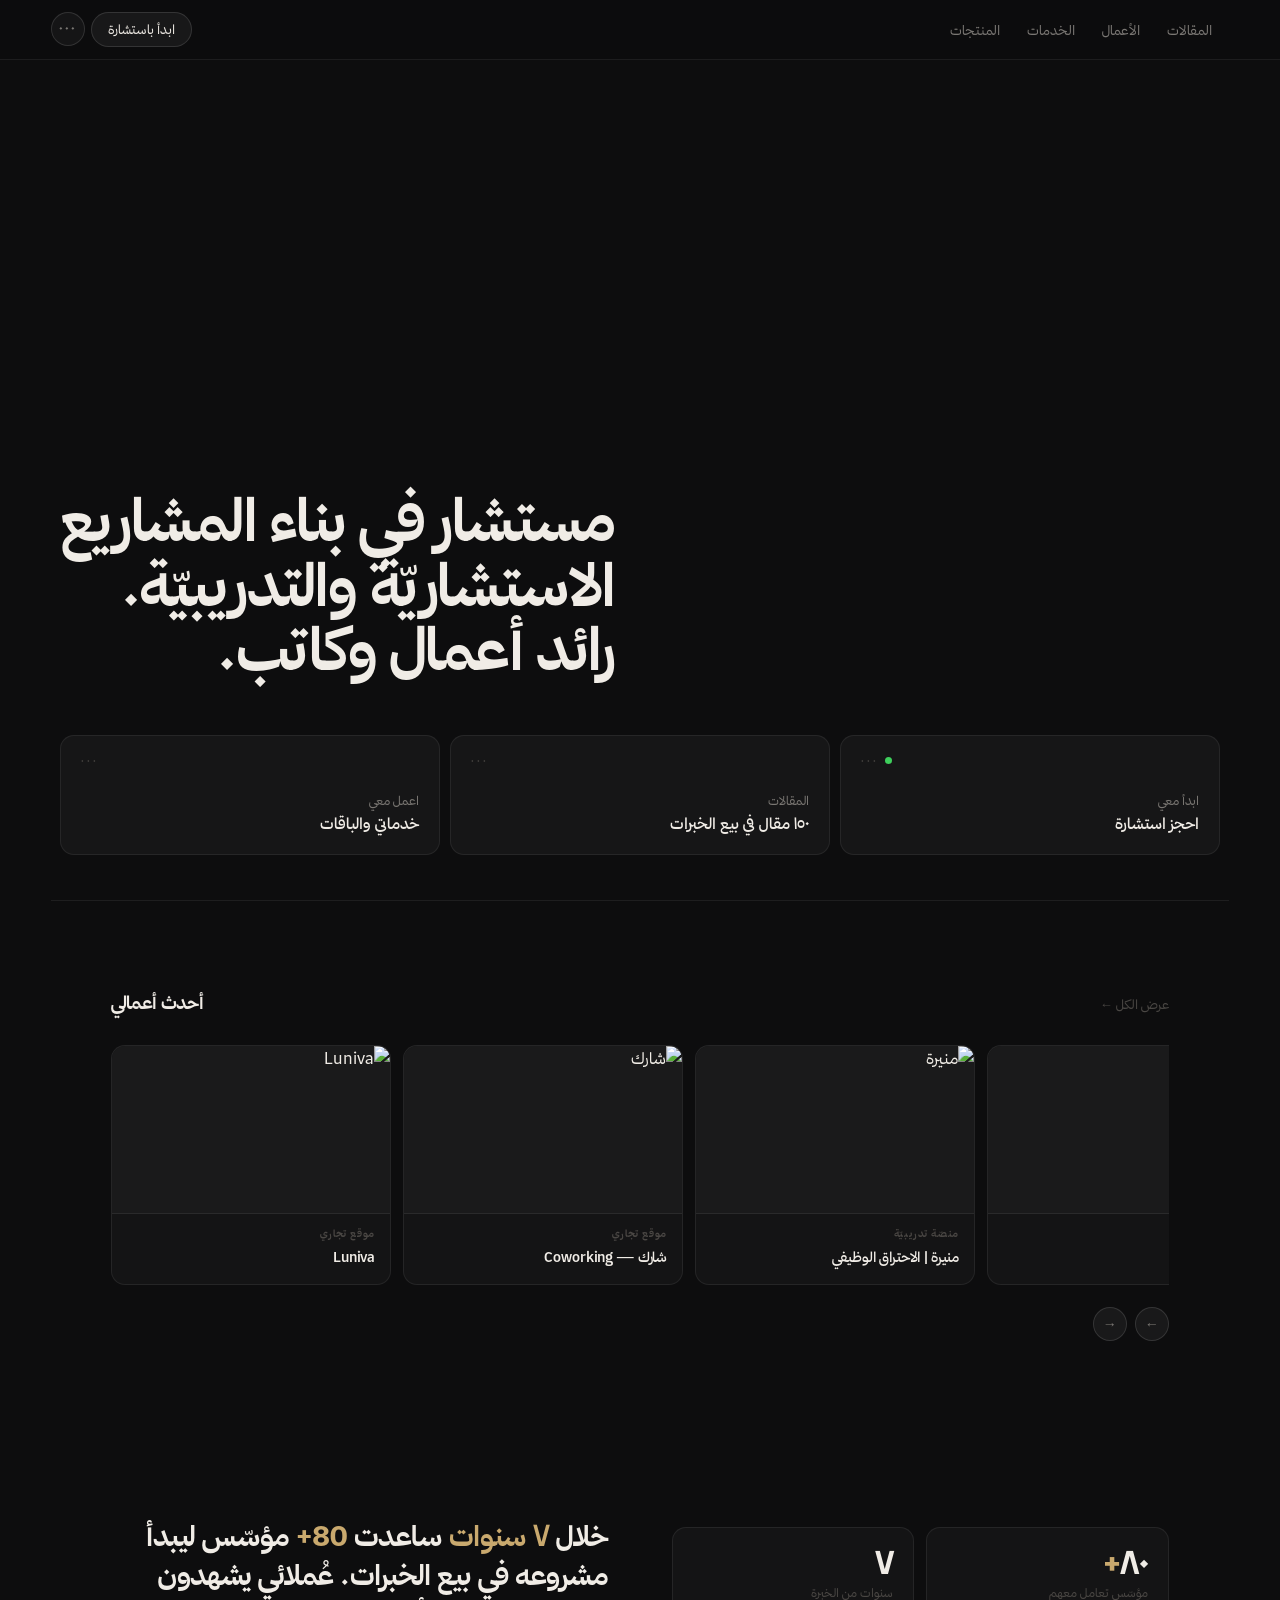
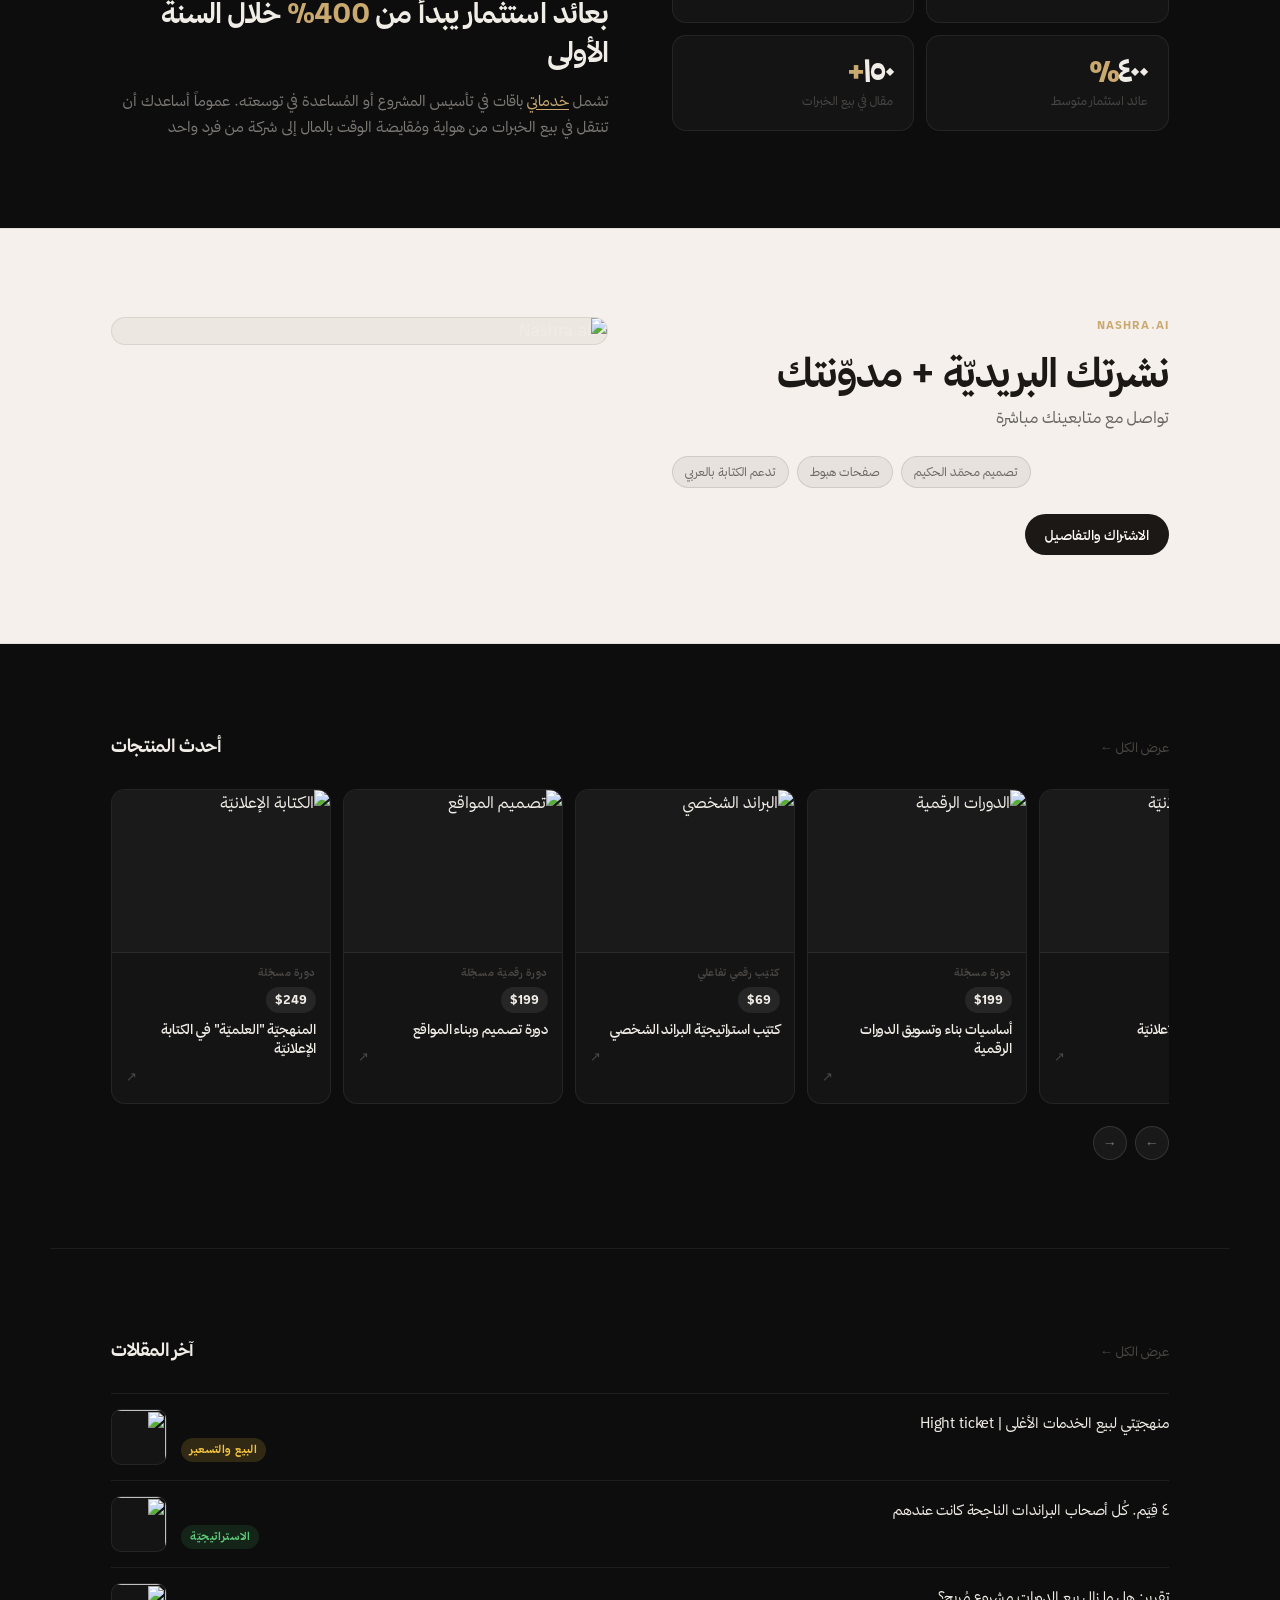
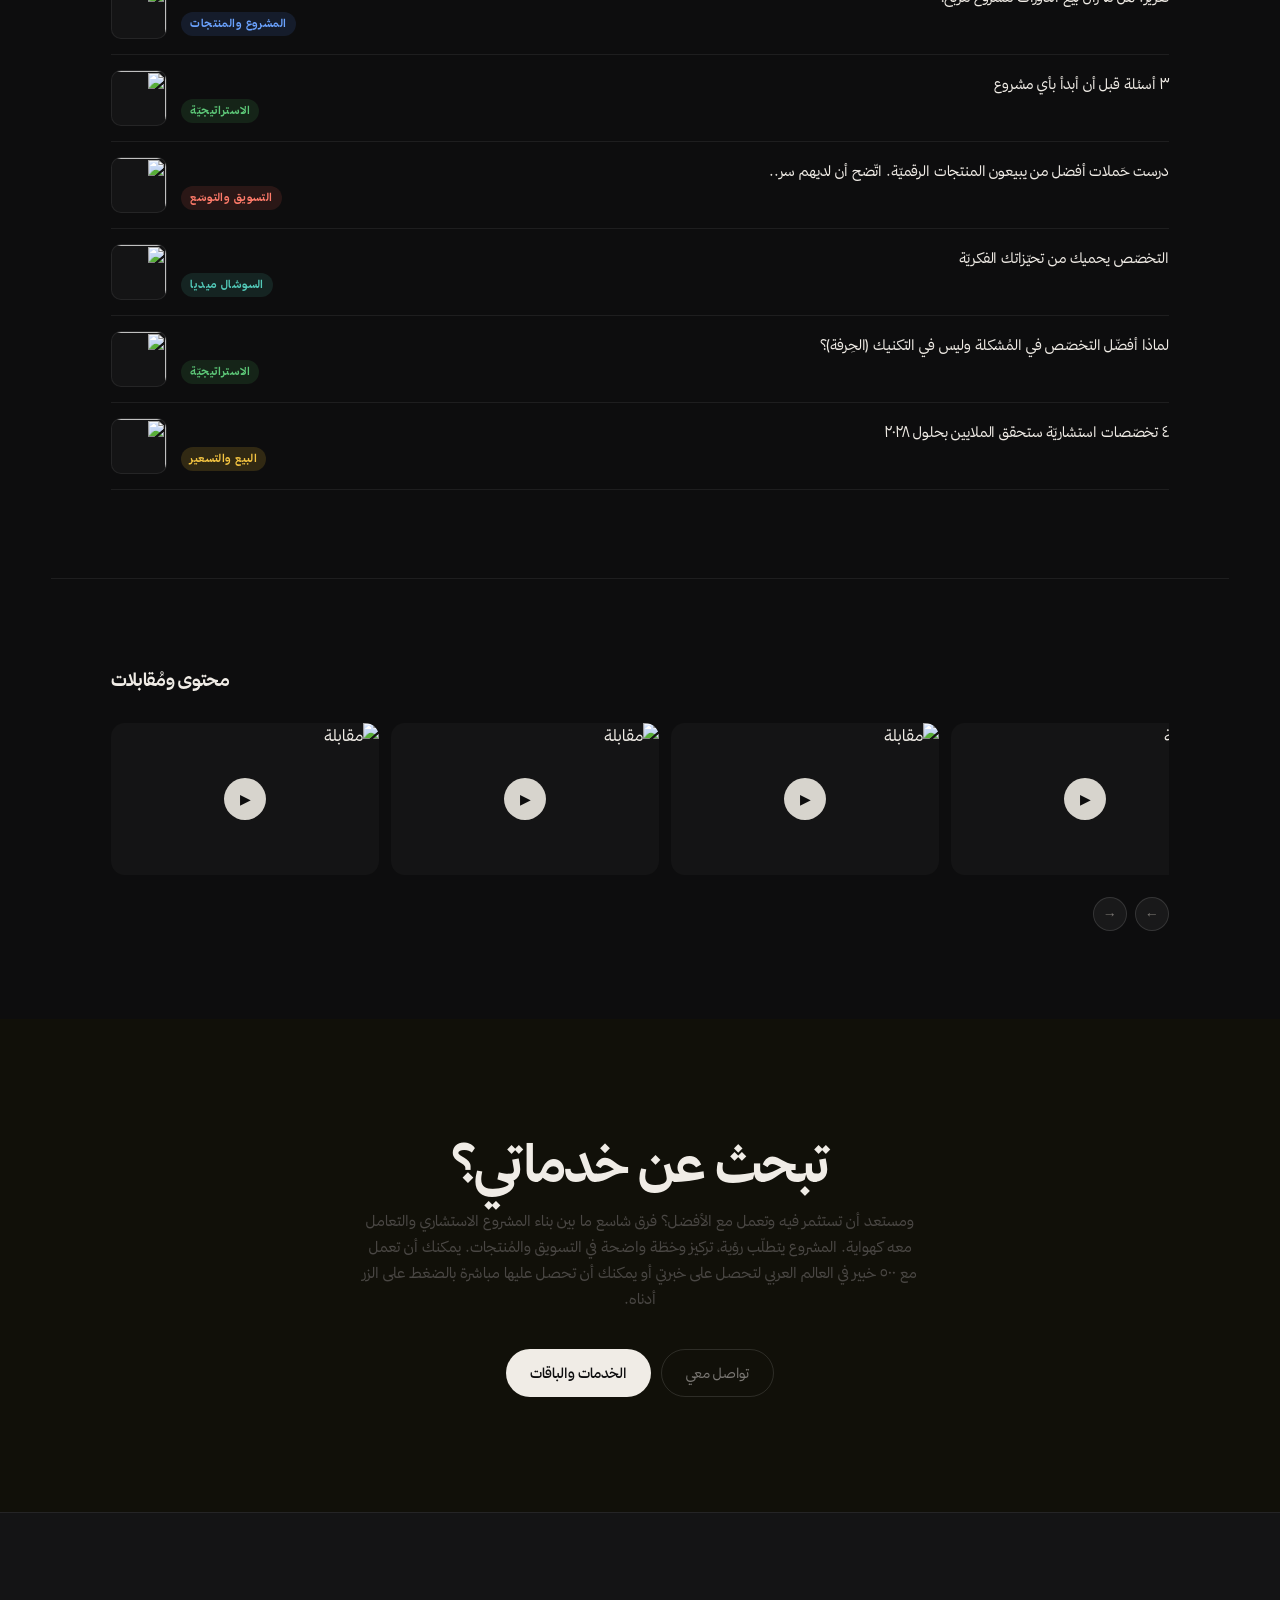
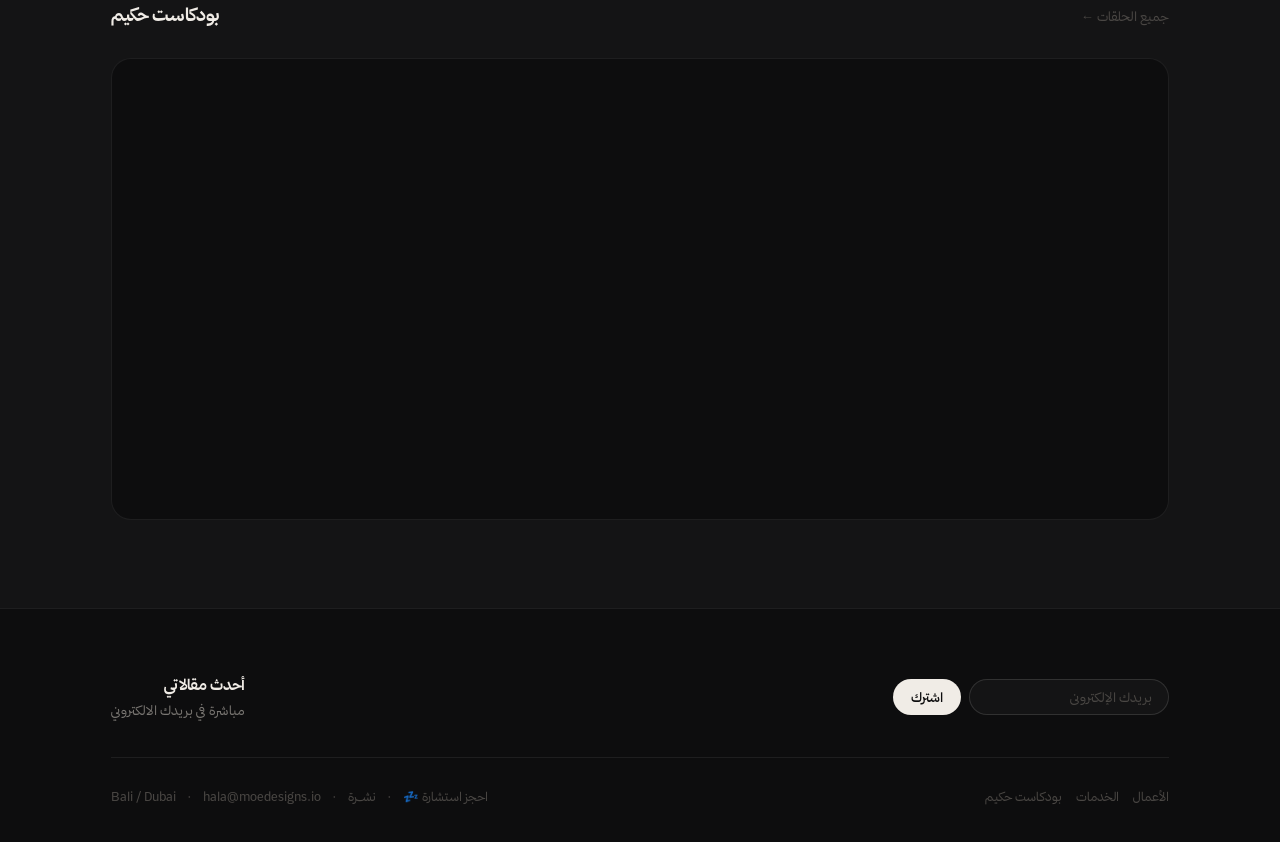
==== commit 9ca5cd14: "Refine hero font size and card layout alignment" ====
--- a/index.html
+++ b/index.html
@@ -186,21 +186,22 @@
 /* ===== HERO ===== */
 .hero{
   min-height:calc(100svh - var(--nav-h));
-  display:flex;flex-direction:column;justify-content:flex-end;align-items:stretch;
+  display:flex;flex-direction:column;justify-content:flex-end;align-items:flex-end;
   padding:clamp(60px,8vh,100px) 0 clamp(40px,5vh,64px);
-  gap:clamp(48px,7vh,80px);
+  gap:clamp(40px,6vh,68px);
 }
 .hero-h1{
-  font-size:clamp(38px,6.2vw,78px);
-  font-weight:600;line-height:1.08;letter-spacing:-.03em;
+  font-size:clamp(36px,4.6vw,62px);
+  font-weight:600;line-height:1.1;letter-spacing:-.025em;
   color:var(--t1);text-align:right;
-  align-self:flex-end;max-width:860px;
+  max-width:760px;
 }
 
 /* Hero cards row */
 .hero-cards{
   display:flex;gap:10px;
   flex-direction:row-reverse;
+  width:100%;
 }
 .hero-card{
   flex:1;
